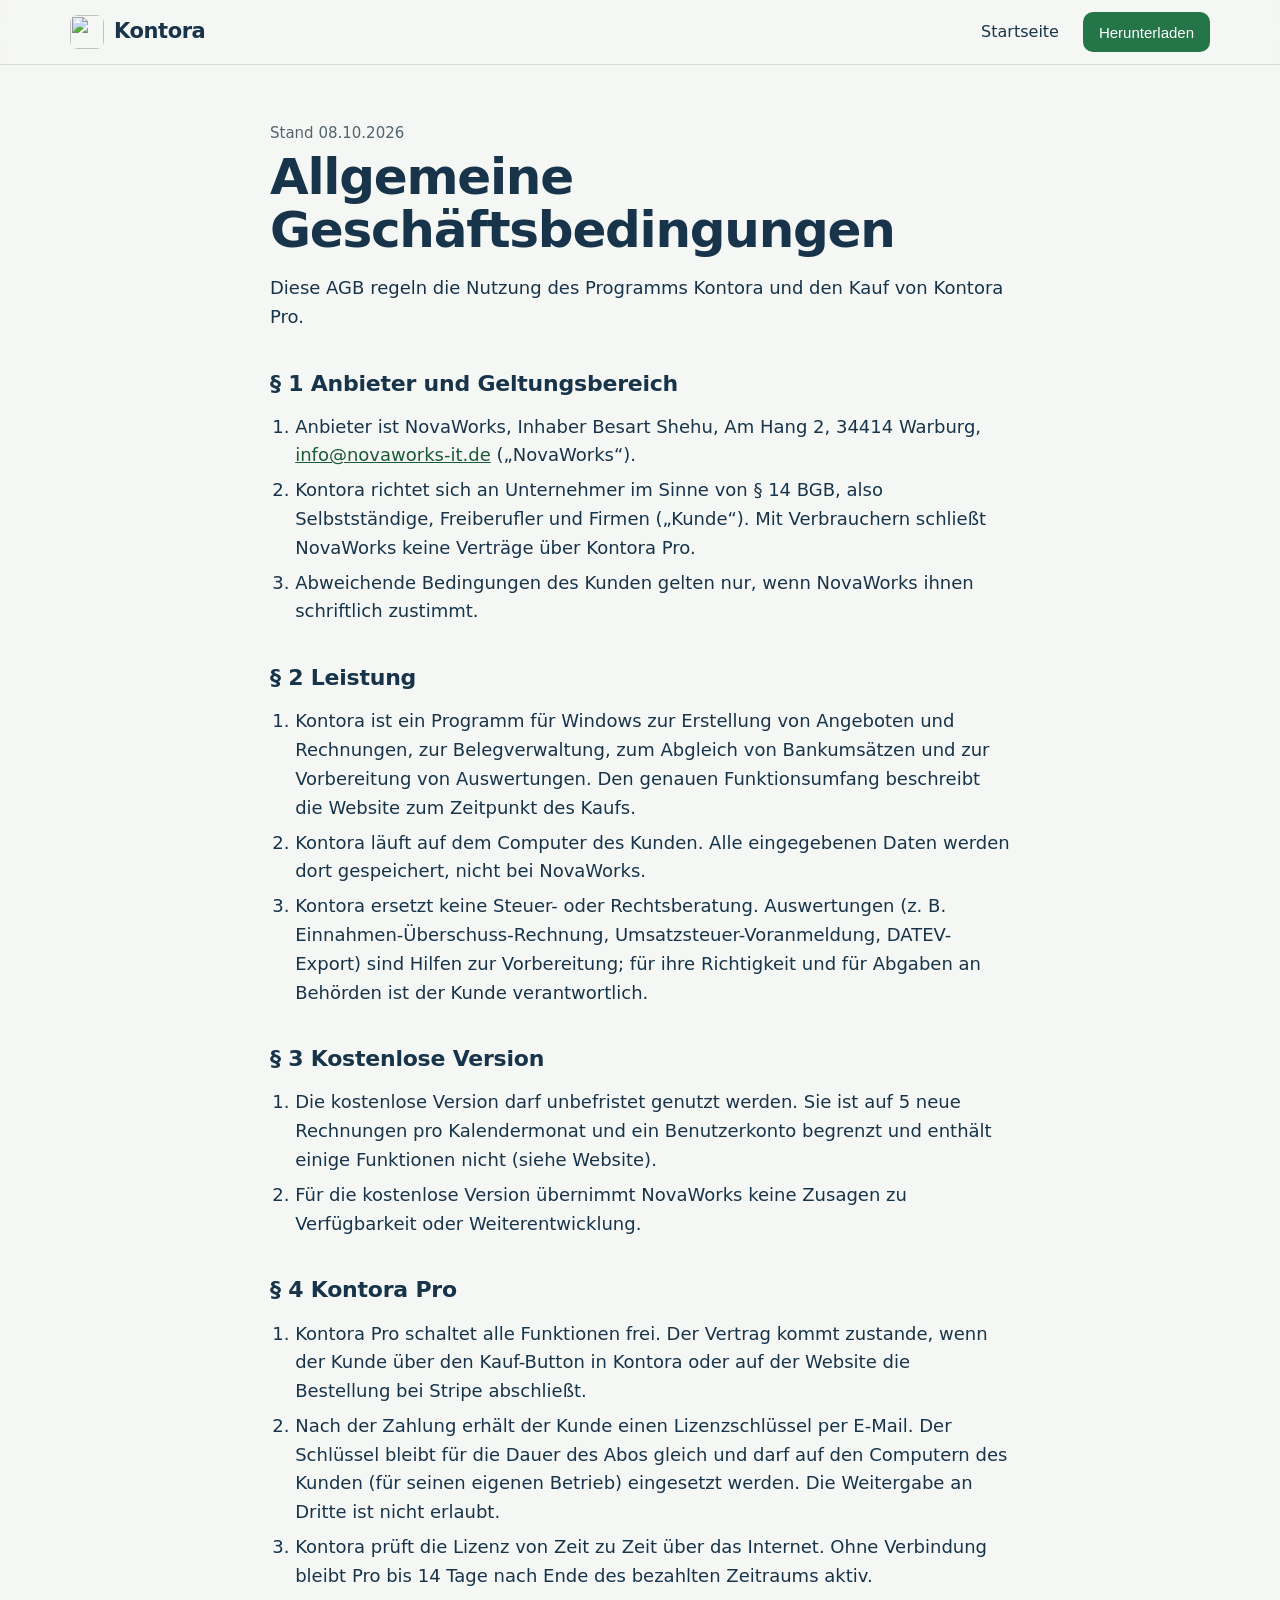
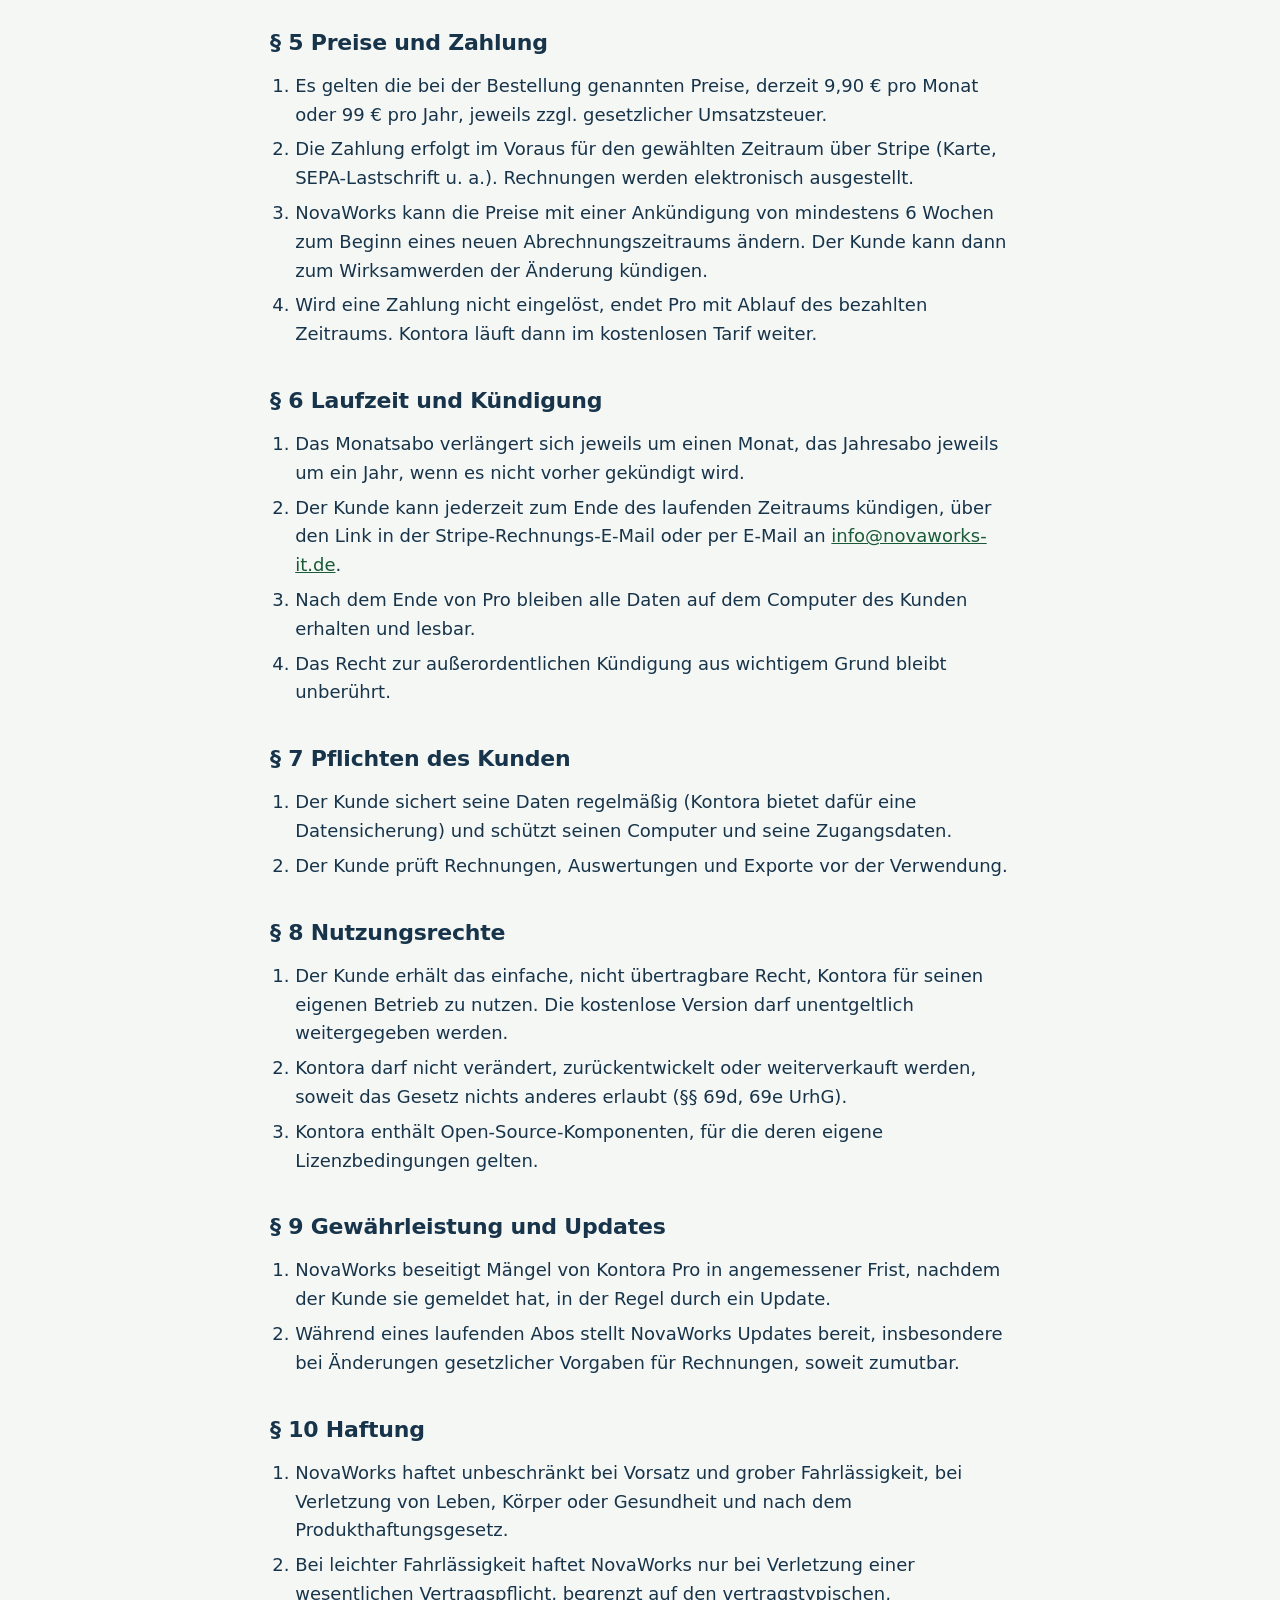
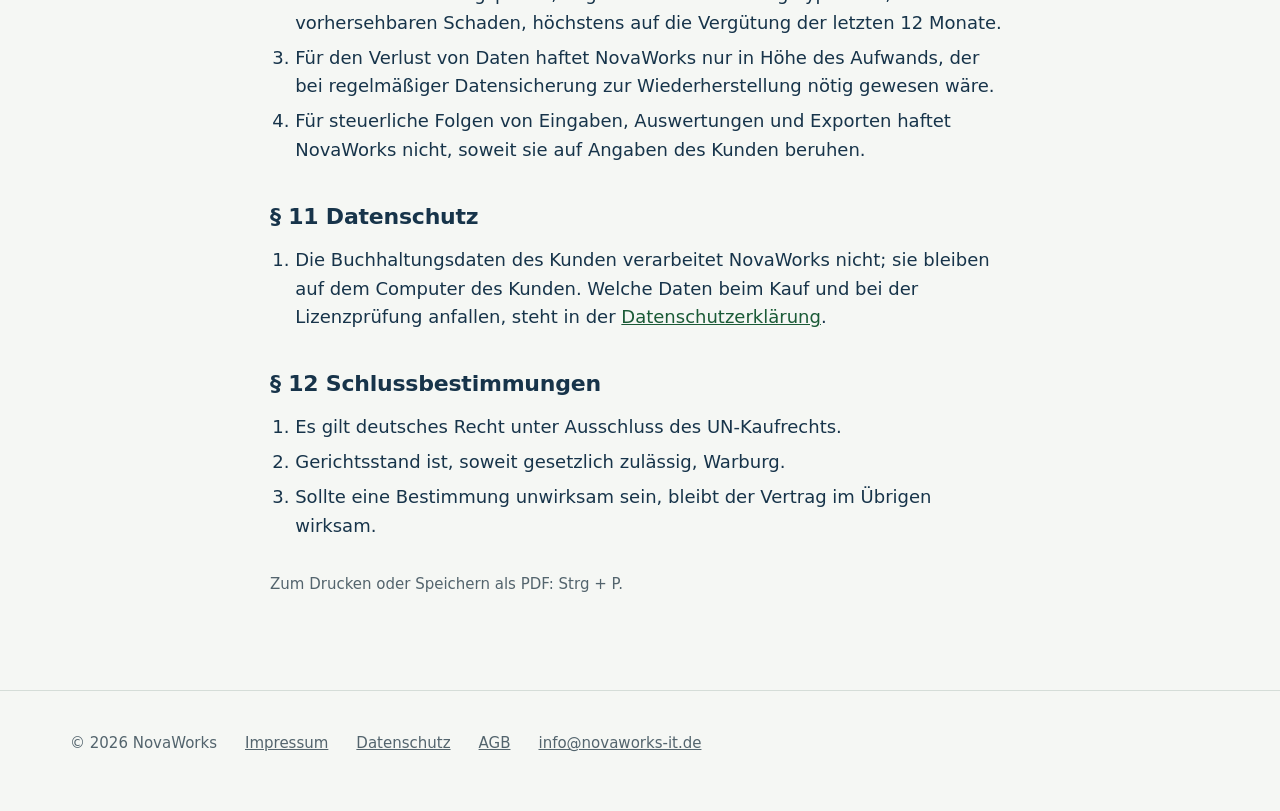
==== agb.html @ e9db96c0 "Add files via upload" ====
<!doctype html>
<html lang="de">
<head>
<meta charset="utf-8">
<meta http-equiv="Content-Security-Policy" content="default-src 'self'; img-src 'self' data:; style-src 'self'; font-src 'self'; script-src 'none'"><meta name="referrer" content="strict-origin-when-cross-origin">
<meta name="viewport" content="width=device-width, initial-scale=1">
<title>AGB – Kontora</title>
<meta name="description" content="Allgemeine Geschäftsbedingungen für Kontora und Kontora Pro.">
<meta name="theme-color" content="#17344a">
<link rel="canonical" href="https://mykontora.de/agb.html">
<link rel="icon" href="favicon-32.png" sizes="32x32">
<link rel="stylesheet" href="style.css">
</head>
<body>
<a class="skip" href="#main">Zum Inhalt springen</a>
<header class="top"><div class="wrap"><a class="logo" href="./"><img src="img/logo-192.png" alt="" width="34" height="34">Kontora</a><nav class="nav" aria-label="Hauptnavigation"><a href="./">Startseite</a><a class="btn small" href="./#download">Herunterladen</a></nav></div></header>
<main id="main" class="doc">
<p class="stand">Stand 08.10.2026</p><h1>Allgemeine Geschäftsbedingungen</h1>
<p>Diese AGB regeln die Nutzung des Programms Kontora und den Kauf von Kontora Pro.</p>
<h2>§ 1 Anbieter und Geltungsbereich</h2>
<ol><li>Anbieter ist NovaWorks, Inhaber Besart Shehu, Am Hang 2, 34414 Warburg, <a href="mailto:info@novaworks-it.de">info@novaworks-it.de</a> („NovaWorks“).</li><li>Kontora richtet sich an Unternehmer im Sinne von § 14 BGB, also Selbstständige, Freiberufler und Firmen („Kunde“). Mit Verbrauchern schließt NovaWorks keine Verträge über Kontora Pro.<!-- PRÜFEN --></li><li>Abweichende Bedingungen des Kunden gelten nur, wenn NovaWorks ihnen schriftlich zustimmt.</li></ol>
<h2>§ 2 Leistung</h2>
<ol><li>Kontora ist ein Programm für Windows zur Erstellung von Angeboten und Rechnungen, zur Belegverwaltung, zum Abgleich von Bankumsätzen und zur Vorbereitung von Auswertungen. Den genauen Funktionsumfang beschreibt die Website zum Zeitpunkt des Kaufs.</li><li>Kontora läuft auf dem Computer des Kunden. Alle eingegebenen Daten werden dort gespeichert, nicht bei NovaWorks.</li><li>Kontora ersetzt keine Steuer- oder Rechtsberatung. Auswertungen (z. B. Einnahmen-Überschuss-Rechnung, Umsatzsteuer-Voranmeldung, DATEV-Export) sind Hilfen zur Vorbereitung; für ihre Richtigkeit und für Abgaben an Behörden ist der Kunde verantwortlich.</li></ol>
<h2>§ 3 Kostenlose Version</h2>
<ol><li>Die kostenlose Version darf unbefristet genutzt werden. Sie ist auf 5 neue Rechnungen pro Kalendermonat und ein Benutzerkonto begrenzt und enthält einige Funktionen nicht (siehe Website).</li><li>Für die kostenlose Version übernimmt NovaWorks keine Zusagen zu Verfügbarkeit oder Weiterentwicklung.</li></ol>
<h2>§ 4 Kontora Pro</h2>
<ol><li>Kontora Pro schaltet alle Funktionen frei. Der Vertrag kommt zustande, wenn der Kunde über den Kauf-Button in Kontora oder auf der Website die Bestellung bei Stripe abschließt.</li><li>Nach der Zahlung erhält der Kunde einen Lizenzschlüssel per E-Mail. Der Schlüssel bleibt für die Dauer des Abos gleich und darf auf den Computern des Kunden (für seinen eigenen Betrieb) eingesetzt werden. Die Weitergabe an Dritte ist nicht erlaubt.</li><li>Kontora prüft die Lizenz von Zeit zu Zeit über das Internet. Ohne Verbindung bleibt Pro bis 14 Tage nach Ende des bezahlten Zeitraums aktiv.</li></ol>
<h2>§ 5 Preise und Zahlung</h2>
<ol><li>Es gelten die bei der Bestellung genannten Preise, derzeit 9,90 € pro Monat oder 99 € pro Jahr, jeweils zzgl. gesetzlicher Umsatzsteuer.<!-- PRÜFEN --></li><li>Die Zahlung erfolgt im Voraus für den gewählten Zeitraum über Stripe (Karte, SEPA-Lastschrift u. a.). Rechnungen werden elektronisch ausgestellt.</li><li>NovaWorks kann die Preise mit einer Ankündigung von mindestens 6 Wochen zum Beginn eines neuen Abrechnungszeitraums ändern. Der Kunde kann dann zum Wirksamwerden der Änderung kündigen.</li><li>Wird eine Zahlung nicht eingelöst, endet Pro mit Ablauf des bezahlten Zeitraums. Kontora läuft dann im kostenlosen Tarif weiter.</li></ol>
<h2>§ 6 Laufzeit und Kündigung</h2>
<ol><li>Das Monatsabo verlängert sich jeweils um einen Monat, das Jahresabo jeweils um ein Jahr, wenn es nicht vorher gekündigt wird.</li><li>Der Kunde kann jederzeit zum Ende des laufenden Zeitraums kündigen, über den Link in der Stripe-Rechnungs-E-Mail oder per E-Mail an <a href="mailto:info@novaworks-it.de">info@novaworks-it.de</a>.<!-- PRÜFEN --></li><li>Nach dem Ende von Pro bleiben alle Daten auf dem Computer des Kunden erhalten und lesbar.</li><li>Das Recht zur außerordentlichen Kündigung aus wichtigem Grund bleibt unberührt.</li></ol>
<h2>§ 7 Pflichten des Kunden</h2>
<ol><li>Der Kunde sichert seine Daten regelmäßig (Kontora bietet dafür eine Datensicherung) und schützt seinen Computer und seine Zugangsdaten.</li><li>Der Kunde prüft Rechnungen, Auswertungen und Exporte vor der Verwendung.</li></ol>
<h2>§ 8 Nutzungsrechte</h2>
<ol><li>Der Kunde erhält das einfache, nicht übertragbare Recht, Kontora für seinen eigenen Betrieb zu nutzen. Die kostenlose Version darf unentgeltlich weitergegeben werden.</li><li>Kontora darf nicht verändert, zurückentwickelt oder weiterverkauft werden, soweit das Gesetz nichts anderes erlaubt (§§ 69d, 69e UrhG).</li><li>Kontora enthält Open-Source-Komponenten, für die deren eigene Lizenzbedingungen gelten.</li></ol>
<h2>§ 9 Gewährleistung und Updates</h2>
<ol><li>NovaWorks beseitigt Mängel von Kontora Pro in angemessener Frist, nachdem der Kunde sie gemeldet hat, in der Regel durch ein Update.</li><li>Während eines laufenden Abos stellt NovaWorks Updates bereit, insbesondere bei Änderungen gesetzlicher Vorgaben für Rechnungen, soweit zumutbar.</li></ol>
<h2>§ 10 Haftung</h2>
<ol><li>NovaWorks haftet unbeschränkt bei Vorsatz und grober Fahrlässigkeit, bei Verletzung von Leben, Körper oder Gesundheit und nach dem Produkthaftungsgesetz.</li><li>Bei leichter Fahrlässigkeit haftet NovaWorks nur bei Verletzung einer wesentlichen Vertragspflicht, begrenzt auf den vertragstypischen, vorhersehbaren Schaden, höchstens auf die Vergütung der letzten 12 Monate.<!-- PRÜFEN --></li><li>Für den Verlust von Daten haftet NovaWorks nur in Höhe des Aufwands, der bei regelmäßiger Datensicherung zur Wiederherstellung nötig gewesen wäre.</li><li>Für steuerliche Folgen von Eingaben, Auswertungen und Exporten haftet NovaWorks nicht, soweit sie auf Angaben des Kunden beruhen.</li></ol>
<h2>§ 11 Datenschutz</h2>
<ol><li>Die Buchhaltungsdaten des Kunden verarbeitet NovaWorks nicht; sie bleiben auf dem Computer des Kunden. Welche Daten beim Kauf und bei der Lizenzprüfung anfallen, steht in der <a href="datenschutz.html">Datenschutzerklärung</a>.</li></ol>
<h2>§ 12 Schlussbestimmungen</h2>
<ol><li>Es gilt deutsches Recht unter Ausschluss des UN-Kaufrechts.</li><li>Gerichtsstand ist, soweit gesetzlich zulässig, Warburg.</li><li>Sollte eine Bestimmung unwirksam sein, bleibt der Vertrag im Übrigen wirksam.</li></ol>
<p class="stand print-hint">Zum Drucken oder Speichern als PDF: Strg + P.</p>
</main>
<footer><div class="wrap"><span>© 2026 NovaWorks</span><a href="impressum.html">Impressum</a><a href="datenschutz.html">Datenschutz</a><a href="agb.html">AGB</a><a href="mailto:info@novaworks-it.de">info@novaworks-it.de</a></div></footer>
</body>
</html>
---- style.css ----
@font-face{font-family:"Schibsted Grotesk";font-weight:400;font-display:swap;src:url(fonts/schibsted-grotesk-latin-400-normal.woff2) format("woff2")}
@font-face{font-family:"Schibsted Grotesk";font-weight:500;font-display:swap;src:url(fonts/schibsted-grotesk-latin-500-normal.woff2) format("woff2")}
@font-face{font-family:"Schibsted Grotesk";font-weight:700;font-display:swap;src:url(fonts/schibsted-grotesk-latin-700-normal.woff2) format("woff2")}
@font-face{font-family:"Schibsted Grotesk";font-weight:800;font-display:swap;src:url(fonts/schibsted-grotesk-latin-800-normal.woff2) format("woff2")}

:root{
  --ink:#17344a;      /* Tinte, aus dem Logo */
  --ink-2:#2c4a5f;
  --ledger:#247548;   /* Buchungsgrün, aus dem Logo */
  --ledger-deep:#1a5a36;
  --paper:#f5f7f4;
  --sheet:#ffffff;
  --rule:#d5ddd8;
  --muted:#53646d;
  --soft:#e2efe6;
  --focus:#d98a1c;
  color-scheme:light;
}
@media (prefers-color-scheme:dark){
  :root{--ink:#e9f0ee;--ink-2:#c9d6d3;--ledger:#5cc489;--ledger-deep:#9be0b8;--paper:#0f1a20;--sheet:#15232b;--rule:#2a3c45;--muted:#a3b3b8;--soft:#173326;color-scheme:dark}
}
*{box-sizing:border-box}
html{-webkit-text-size-adjust:100%;scroll-behavior:smooth}
@media (prefers-reduced-motion:reduce){html{scroll-behavior:auto}*{animation:none!important;transition:none!important}}
body{margin:0;background:var(--paper);color:var(--ink);font:400 18px/1.6 "Schibsted Grotesk",system-ui,sans-serif;overflow-x:hidden}
h1,h2,h3{margin:0;line-height:1.05;letter-spacing:-.025em;font-weight:800}
p{margin:0}
a{color:var(--ledger-deep)}
:focus-visible{outline:3px solid var(--focus);outline-offset:3px;border-radius:6px}
.wrap{max-width:1180px;margin:0 auto;padding:0 20px}
.skip{position:absolute;left:-999px;top:8px;background:var(--ink);color:var(--paper);padding:10px 14px;border-radius:8px;z-index:9}
.skip:focus{left:8px}

/* Kopfzeile */
.top{position:sticky;top:0;z-index:5;background:color-mix(in srgb,var(--paper) 90%,transparent);backdrop-filter:blur(10px);-webkit-backdrop-filter:blur(10px);border-bottom:1px solid var(--rule)}
.top .wrap{display:flex;align-items:center;gap:20px;height:64px}
.logo{display:flex;align-items:center;gap:10px;font-weight:800;font-size:21px;color:var(--ink);text-decoration:none;letter-spacing:-.02em}
.logo img{width:34px;height:34px;border-radius:8px}
.nav{display:flex;gap:24px;margin-left:auto;align-items:center}
.nav a{color:var(--ink);text-decoration:none;font-weight:500;font-size:16px}
.nav a:hover{color:var(--ledger-deep)}
@media (max-width:760px){.nav .hide-sm{display:none}}

.btn{display:inline-flex;align-items:center;justify-content:center;gap:10px;min-height:52px;padding:0 26px;border-radius:12px;background:var(--ledger);color:#fff;font:700 17px "Schibsted Grotesk",sans-serif;text-decoration:none;border:0;cursor:pointer;white-space:nowrap}
.btn:hover{background:var(--ledger-deep)}
@media (prefers-color-scheme:dark){.btn{color:#08170e}.btn:hover{background:var(--ledger-deep)}}
.btn.line{background:transparent;color:var(--ink);box-shadow:inset 0 0 0 1.5px var(--rule)}
.btn.line:hover{box-shadow:inset 0 0 0 1.5px var(--ink)}
.btn.small{min-height:40px;padding:0 16px;font-size:15px;border-radius:10px}
.nav a.btn{color:#fff}
@media (prefers-color-scheme:dark){.nav a.btn{color:#08170e}}

/* Hero */
.hero{padding:72px 0 0}
.hero h1{font-size:clamp(42px,7.4vw,92px);max-width:13ch}
.hero .lead{font-size:clamp(19px,2.2vw,23px);color:var(--muted);max-width:44ch;margin-top:22px}
.hero .cta{display:flex;flex-wrap:wrap;gap:12px;margin-top:32px;align-items:center}
.hero .fine{font-size:15px;color:var(--muted);margin-top:14px}
.window{margin-top:56px;border-radius:14px 14px 0 0;background:var(--sheet);border:1px solid var(--rule);border-bottom:0;overflow:hidden;box-shadow:0 30px 80px -40px rgba(23,52,74,.45)}
.window .bar{display:flex;align-items:center;gap:10px;height:38px;padding:0 14px;border-bottom:1px solid var(--rule);font-size:13px;color:var(--muted)}
.window .bar img{width:16px;height:16px;border-radius:3px}
.window .bar .ctl{margin-left:auto;display:flex;gap:18px;letter-spacing:.1em}
.window img.shot{display:block;width:100%;height:auto}

/* Abschnitte */
.band{padding:96px 0;border-top:1px solid var(--rule)}
@media (max-width:760px){.band{padding:64px 0}}
.band h2{font-size:clamp(32px,4.6vw,54px);max-width:16ch}
.band .intro{color:var(--muted);font-size:20px;max-width:56ch;margin-top:16px}

/* Funktionen: Text links, Bild rechts, abwechselnd */
.feature{display:grid;grid-template-columns:minmax(0,5fr) minmax(0,7fr);gap:56px;align-items:center;margin-top:72px}
.feature.flip{grid-template-columns:minmax(0,7fr) minmax(0,5fr)}
.feature.flip .text{order:2}
.feature h3{font-size:30px;margin-bottom:12px}
.feature p{color:var(--muted)}
.feature ul{margin:16px 0 0;padding-left:1.1em;color:var(--ink-2)}
.feature li{margin:6px 0}
.feature figure{margin:0;border:1px solid var(--rule);border-radius:12px;overflow:hidden;background:var(--sheet)}
.feature figure img{display:block;width:100%;height:auto}
@media (max-width:860px){.feature,.feature.flip{grid-template-columns:1fr;gap:24px;margin-top:56px}.feature.flip .text{order:0}}

/* Lokal-Block */
.local{background:var(--ink);color:var(--paper)}
@media (prefers-color-scheme:dark){.local{background:#0a1318;color:var(--ink)}}
.local h2{color:inherit}
.local .intro{color:color-mix(in srgb,currentColor 75%,transparent)}
.facts{display:grid;grid-template-columns:repeat(3,minmax(0,1fr));gap:40px;margin-top:56px}
.facts h3{font-size:22px;margin-bottom:8px;letter-spacing:-.01em}
.facts p{color:color-mix(in srgb,currentColor 75%,transparent);font-size:17px}
@media (max-width:860px){.facts{grid-template-columns:1fr;gap:28px}}

/* Preise als Buchungsjournal */
.journal{margin-top:48px;background:var(--sheet);border:1px solid var(--rule);border-radius:14px;overflow:hidden}
.journal table{width:100%;border-collapse:collapse;font-size:17px}
.journal th,.journal td{padding:14px 20px;border-bottom:1px solid var(--rule);text-align:left;vertical-align:middle}
.journal thead th{font-weight:700;font-size:15px;color:var(--muted);background:color-mix(in srgb,var(--paper) 60%,var(--sheet))}
.journal td.c,.journal th.c{text-align:center}
.journal tbody tr:last-child td{border-bottom:0}
.journal .yes{color:var(--ledger-deep);font-weight:700}
.journal .no{color:var(--muted)}
.journal .scroll{overflow-x:auto}
.journal table{min-width:620px}
.plans{display:grid;grid-template-columns:repeat(3,minmax(0,1fr));gap:20px;margin-top:28px}
.plan{border:1px solid var(--rule);border-radius:14px;padding:28px;background:var(--sheet);display:flex;flex-direction:column;gap:10px}
.plan.best{border:2px solid var(--ledger)}
.plan h3{font-size:22px}
.plan .price{font-size:44px;font-weight:800;letter-spacing:-.03em;line-height:1}
.plan .price small{font-size:17px;font-weight:500;color:var(--muted);letter-spacing:0}
.plan p{color:var(--muted);font-size:16px}
.plan .tag{align-self:flex-start;background:var(--soft);color:var(--ledger-deep);font-weight:700;font-size:14px;padding:4px 10px;border-radius:8px}
@media (max-width:860px){.plans{grid-template-columns:1fr}}
.vat{font-size:15px;color:var(--muted);margin-top:14px}

/* Download */
.dl{display:grid;grid-template-columns:minmax(0,6fr) minmax(0,5fr);gap:48px;align-items:start}
.steps{margin:24px 0 0;padding-left:1.3em}
.steps li{margin:10px 0;padding-left:4px}
.req{background:var(--sheet);border:1px solid var(--rule);border-radius:14px;padding:26px}
.req h3{font-size:20px;margin-bottom:10px}
.req dl{margin:0;display:grid;grid-template-columns:auto 1fr;gap:8px 18px;font-size:16px}
.req dt{color:var(--muted)}
.req dd{margin:0}
@media (max-width:860px){.dl{grid-template-columns:1fr}}

/* FAQ */
.faq{margin-top:40px;max-width:820px}
.faq details{border-bottom:1px solid var(--rule)}
.faq summary{cursor:pointer;list-style:none;padding:20px 40px 20px 0;font-weight:700;font-size:19px;position:relative}
.faq summary::-webkit-details-marker{display:none}
.faq summary::after{content:"+";position:absolute;right:6px;top:16px;font-size:26px;font-weight:400;color:var(--ledger)}
.faq details[open] summary::after{content:"–"}
.faq details p{padding:0 0 22px;color:var(--muted);max-width:68ch}

footer{border-top:1px solid var(--rule);padding:40px 0 56px;font-size:15px;color:var(--muted)}
footer .wrap{display:flex;flex-wrap:wrap;gap:14px 28px;align-items:center}
footer a{color:var(--muted)}

/* Rechtsseiten */
.doc{max-width:780px;margin:0 auto;padding:56px 20px 88px}
.doc h1{font-size:clamp(34px,5vw,50px);margin:0 0 18px}
.doc h2{font-size:22px;margin:40px 0 10px;letter-spacing:-.01em}
.doc .stand{color:var(--muted);font-size:15px;margin-bottom:6px}
.doc ol,.doc ul{padding-left:1.4em}
.doc li{margin:6px 0}
.doc table{width:100%;border-collapse:collapse;font-size:16px;margin:12px 0;display:block;overflow-x:auto}
.doc th,.doc td{border-bottom:1px solid var(--rule);padding:10px 8px;text-align:left;vertical-align:top}
@media print{.top,footer,.skip{display:none}body{background:#fff;color:#000}.doc{padding:0}}
.dl-cta{display:flex;flex-wrap:wrap;gap:12px;margin-top:28px}
.print-hint{margin-top:32px}
.plan .price,.journal td{font-variant-numeric:tabular-nums}
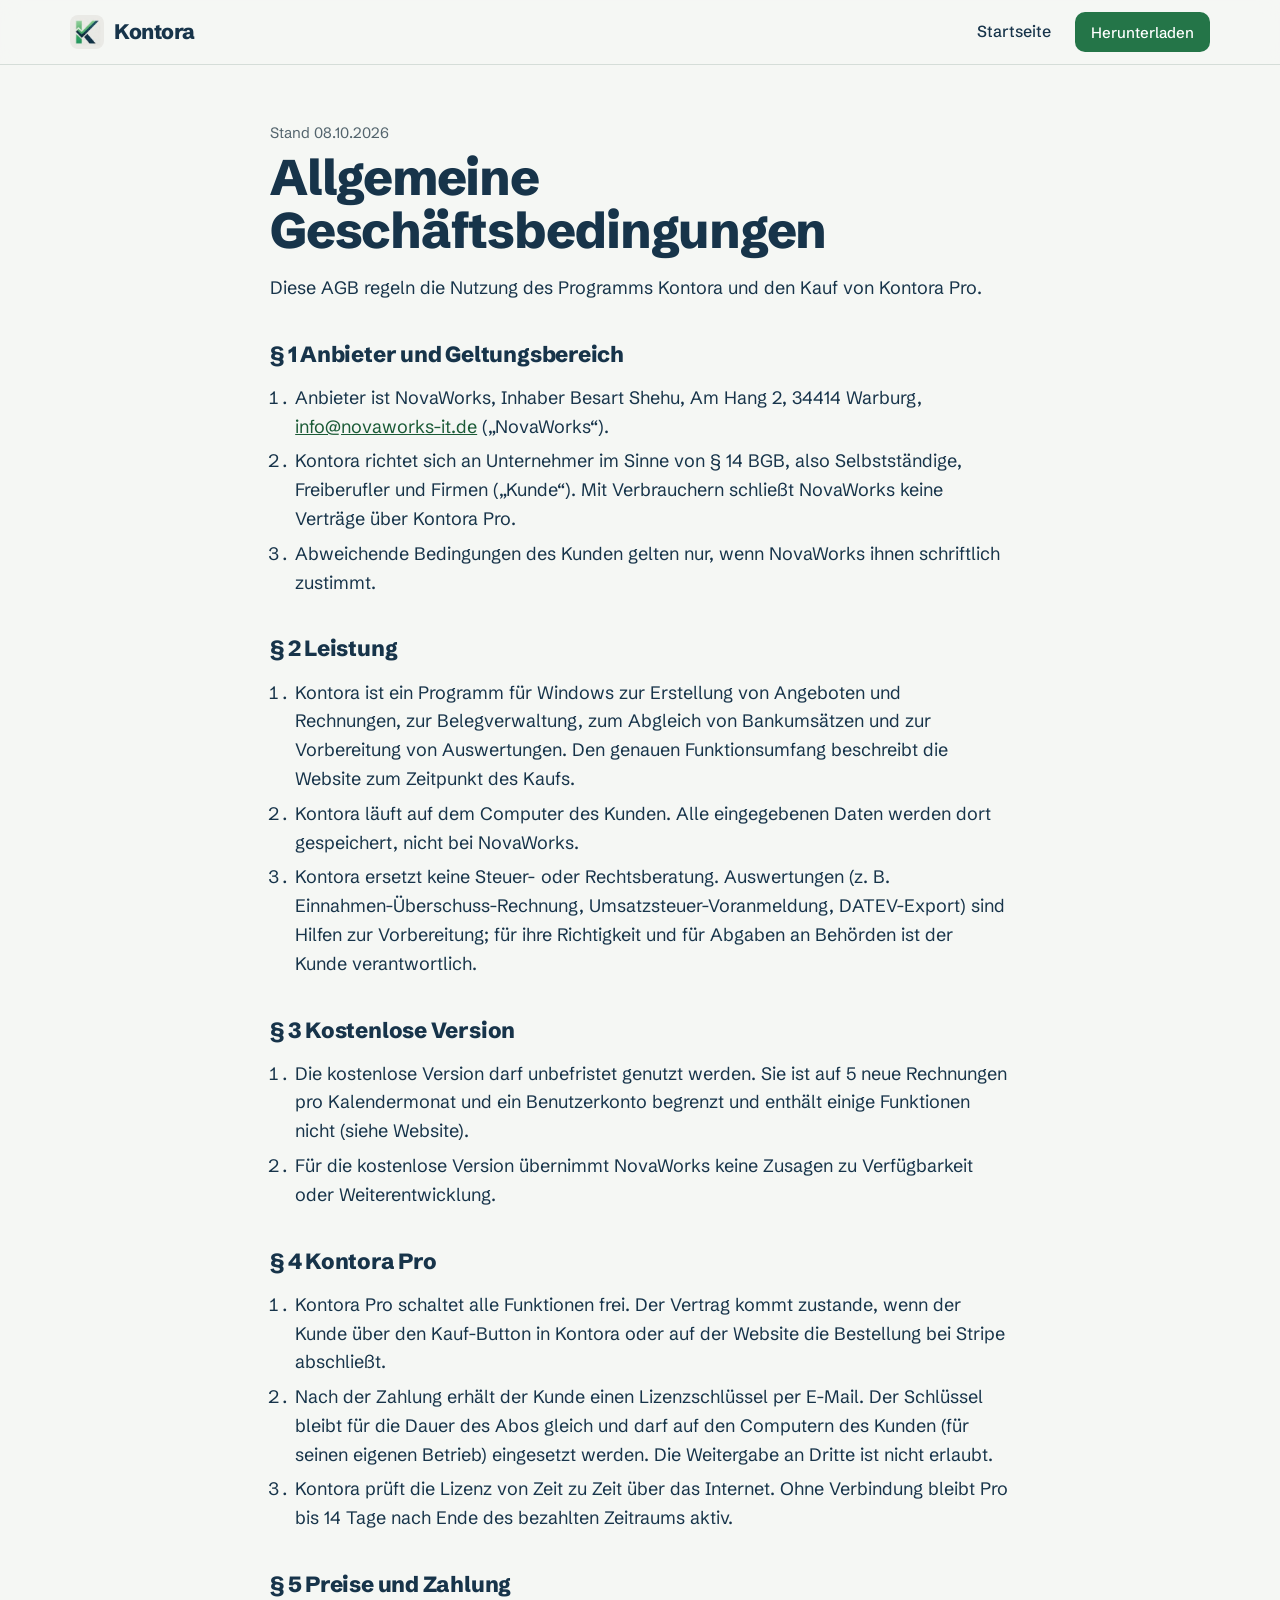
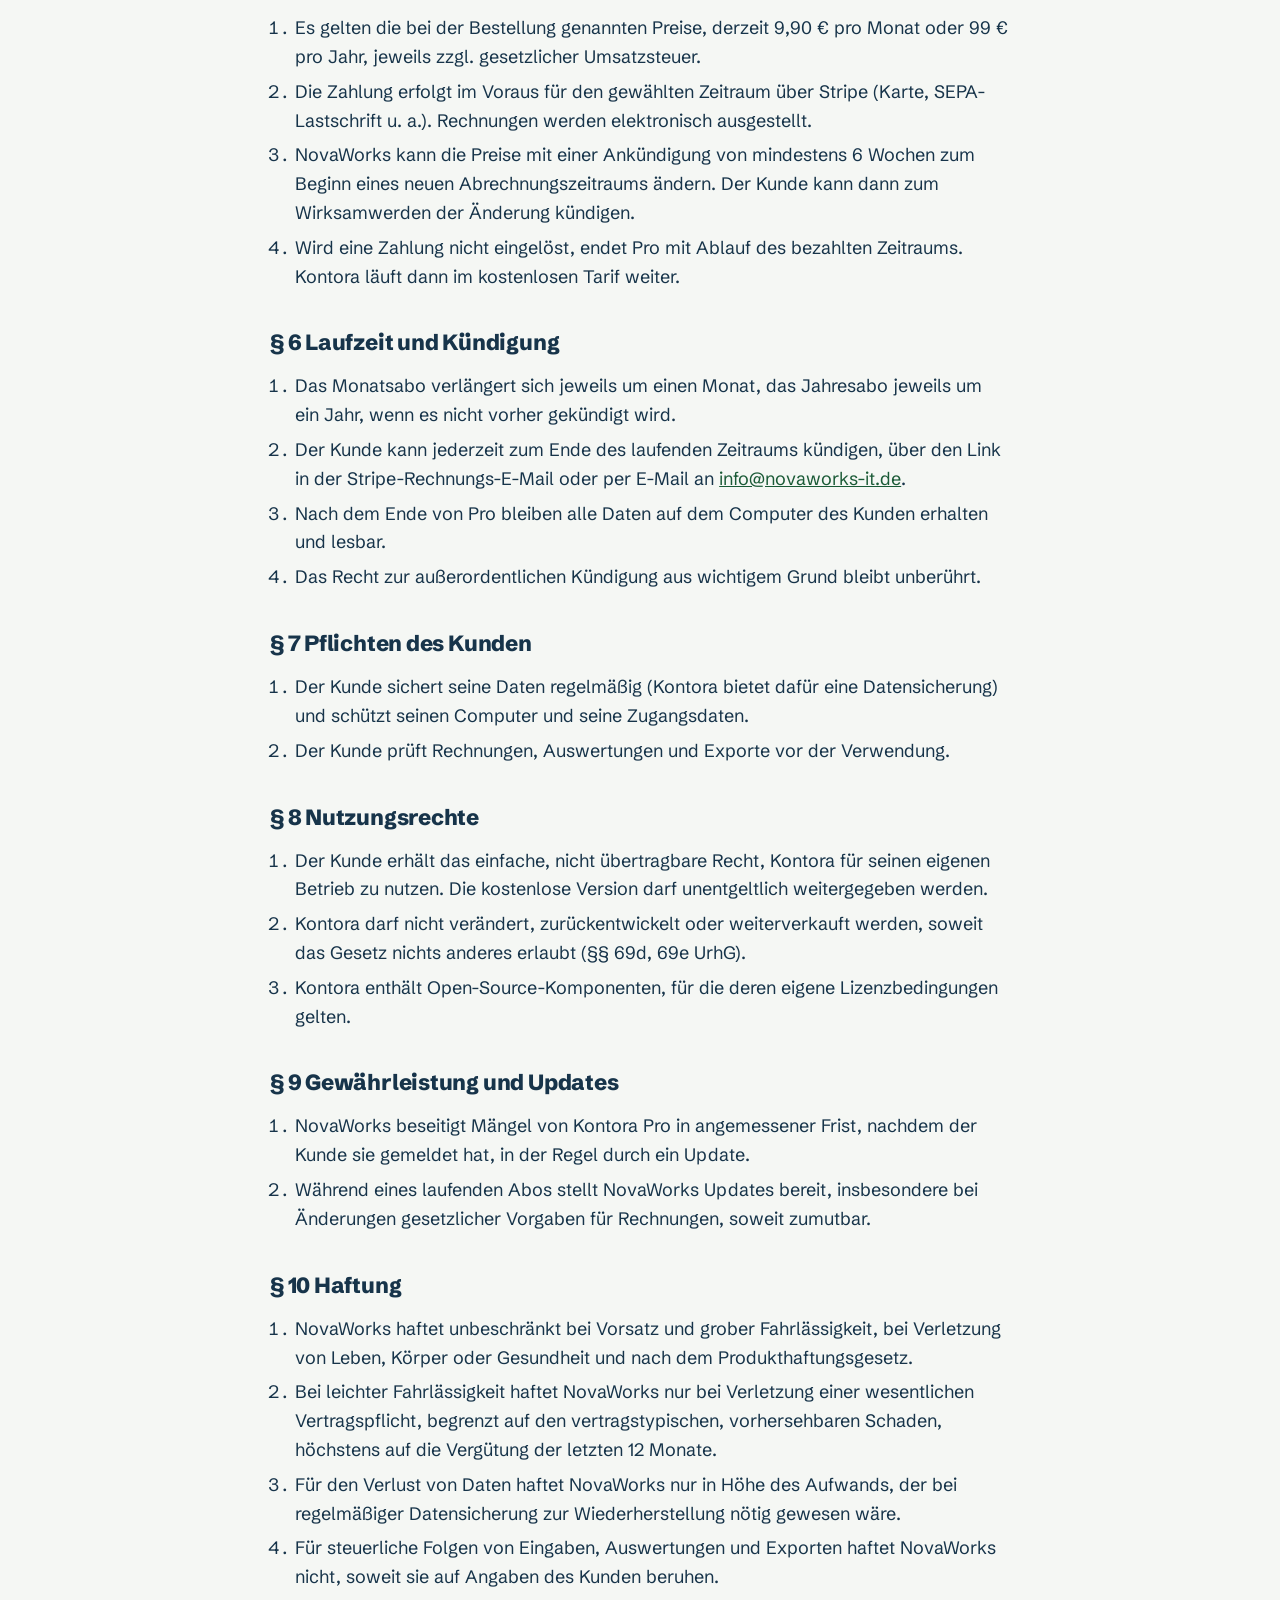
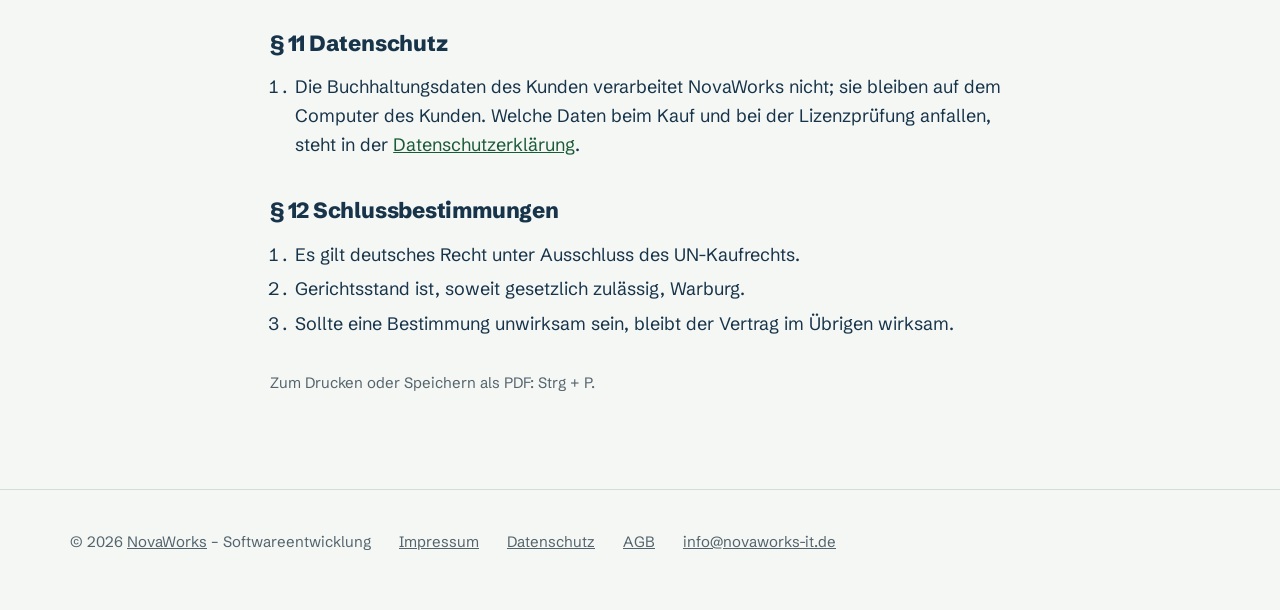
==== commit 9c929d48: "Footer-Link zu NovaWorks, Datenschutz: Hosting GitHub Pages" ====
--- a/agb.html
+++ b/agb.html
@@ -43,6 +43,6 @@
 <ol><li>Es gilt deutsches Recht unter Ausschluss des UN-Kaufrechts.</li><li>Gerichtsstand ist, soweit gesetzlich zulässig, Warburg.</li><li>Sollte eine Bestimmung unwirksam sein, bleibt der Vertrag im Übrigen wirksam.</li></ol>
 <p class="stand print-hint">Zum Drucken oder Speichern als PDF: Strg + P.</p>
 </main>
-<footer><div class="wrap"><span>© 2026 NovaWorks</span><a href="impressum.html">Impressum</a><a href="datenschutz.html">Datenschutz</a><a href="agb.html">AGB</a><a href="mailto:info@novaworks-it.de">info@novaworks-it.de</a></div></footer>
+<footer><div class="wrap"><span>© 2026 <a href="https://novaworks-it.de" rel="author">NovaWorks</a> – Softwareentwicklung</span><a href="impressum.html">Impressum</a><a href="datenschutz.html">Datenschutz</a><a href="agb.html">AGB</a><a href="mailto:info@novaworks-it.de">info@novaworks-it.de</a></div></footer>
 </body>
 </html>
--- a/style.css
+++ b/style.css
@@ -149,3 +149,23 @@
 .dl-cta{display:flex;flex-wrap:wrap;gap:12px;margin-top:28px}
 .print-hint{margin-top:32px}
 .plan .price,.journal td{font-variant-numeric:tabular-nums}
+/* Ratgeber-Seiten */
+.article .lead{font-size:20px;color:var(--ink-2);margin:0 0 8px}
+.article .crumbs{font-size:15px;color:var(--muted);margin:0 0 14px}
+.article .crumbs a{color:var(--muted)}
+.cta-box{display:flex;flex-wrap:wrap;align-items:center;gap:12px 20px;background:var(--soft);border-radius:14px;padding:18px 20px;margin:26px 0}
+.cta-box span{font-size:15px;color:var(--muted)}
+.article .quote{background:var(--sheet);border-left:4px solid var(--ledger);padding:12px 16px;font-weight:500}
+.article .faq{margin-top:6px}
+.links{display:flex;flex-wrap:wrap;gap:8px 10px;list-style:none;padding:0!important;margin:8px 0 24px}
+.links li{margin:0!important}
+.links a{display:inline-block;border:1px solid var(--rule);border-radius:999px;padding:6px 14px;font-size:15px;text-decoration:none;background:var(--sheet)}
+.links a:hover{border-color:var(--ledger)}
+.hub{list-style:none;padding:0!important;display:grid;gap:12px;margin:20px 0}
+.hub li{margin:0!important}
+.hub a{display:block;background:var(--sheet);border:1px solid var(--rule);border-radius:14px;padding:16px 18px;text-decoration:none;color:var(--ink)}
+.hub a:hover{border-color:var(--ledger)}
+.hub strong{display:block;font-size:19px;margin-bottom:4px}
+.hub span{display:block;font-size:15px;color:var(--muted)}
+.home-guides{display:flex;flex-wrap:wrap;gap:8px 10px;list-style:none;padding:0;margin:18px 0 0}
+.home-guides a{display:inline-block;border:1px solid var(--rule);border-radius:999px;padding:6px 14px;font-size:15px;text-decoration:none;background:var(--sheet)}
